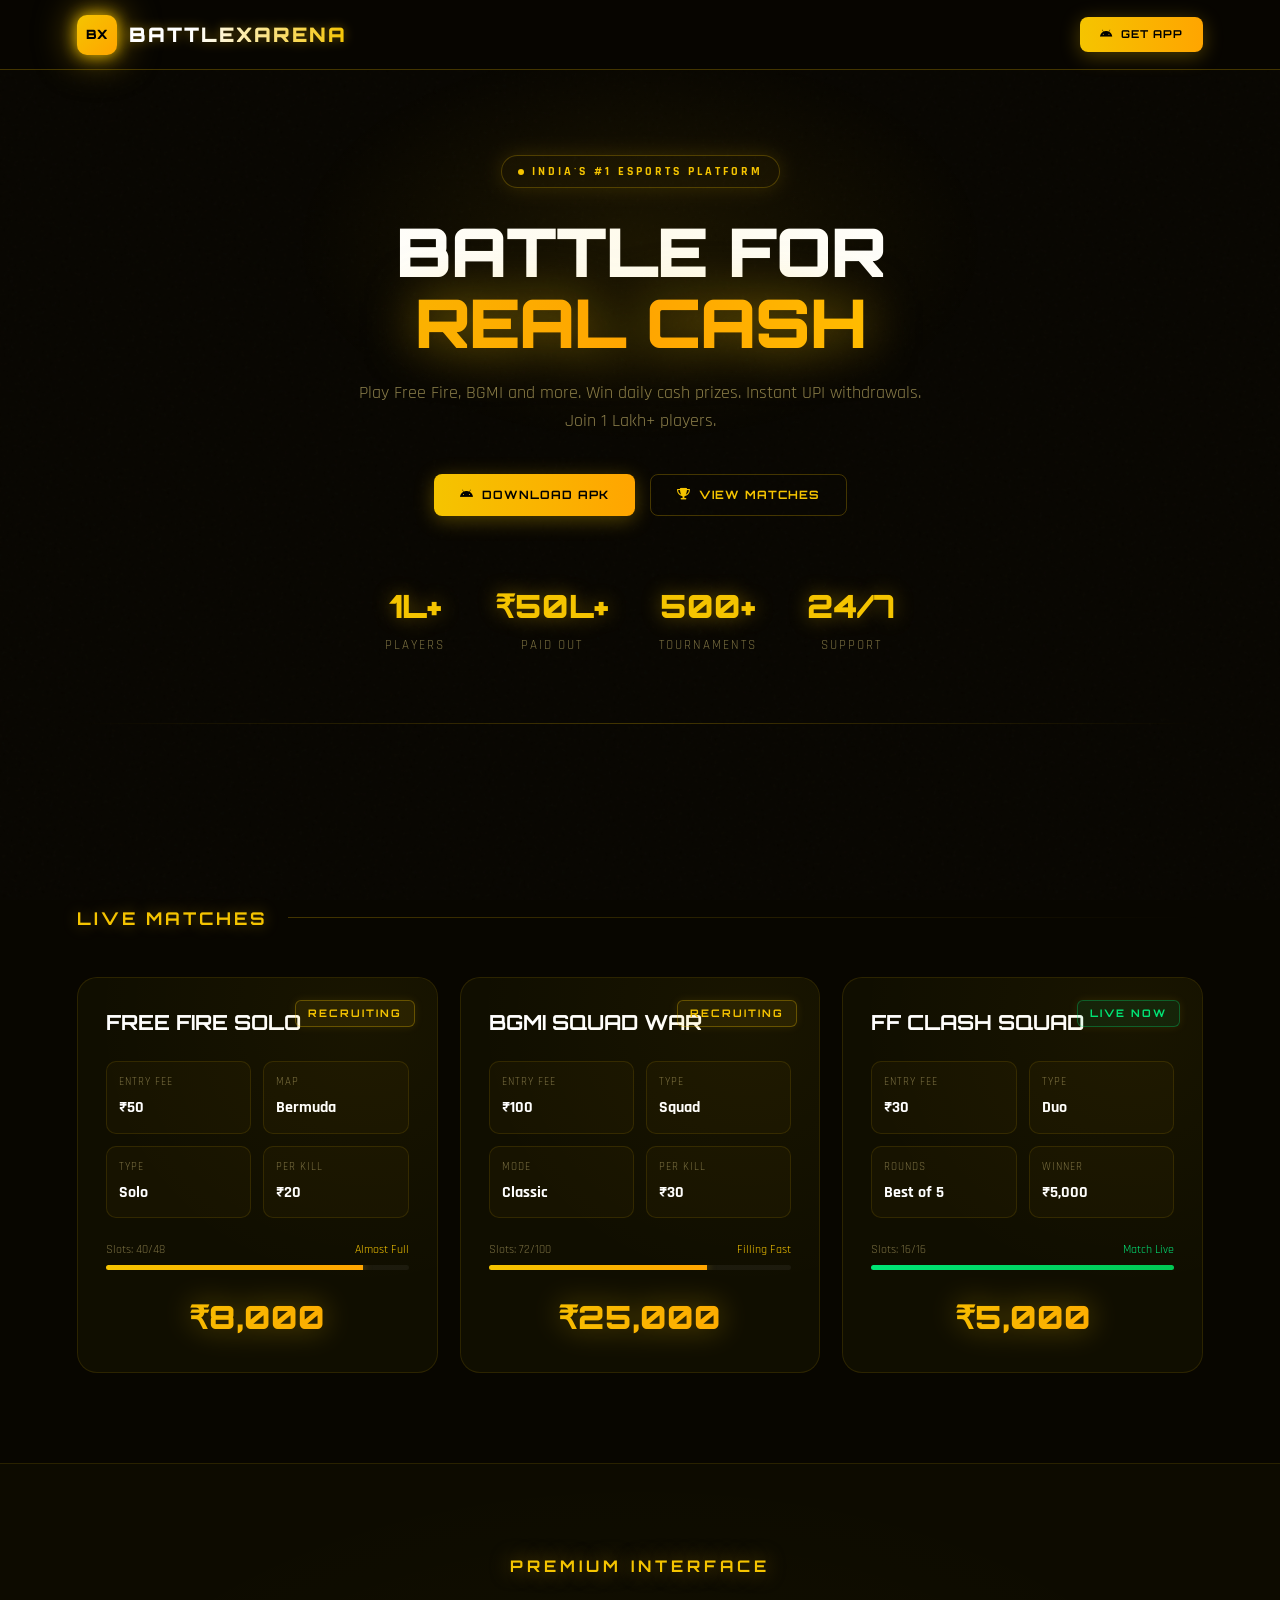
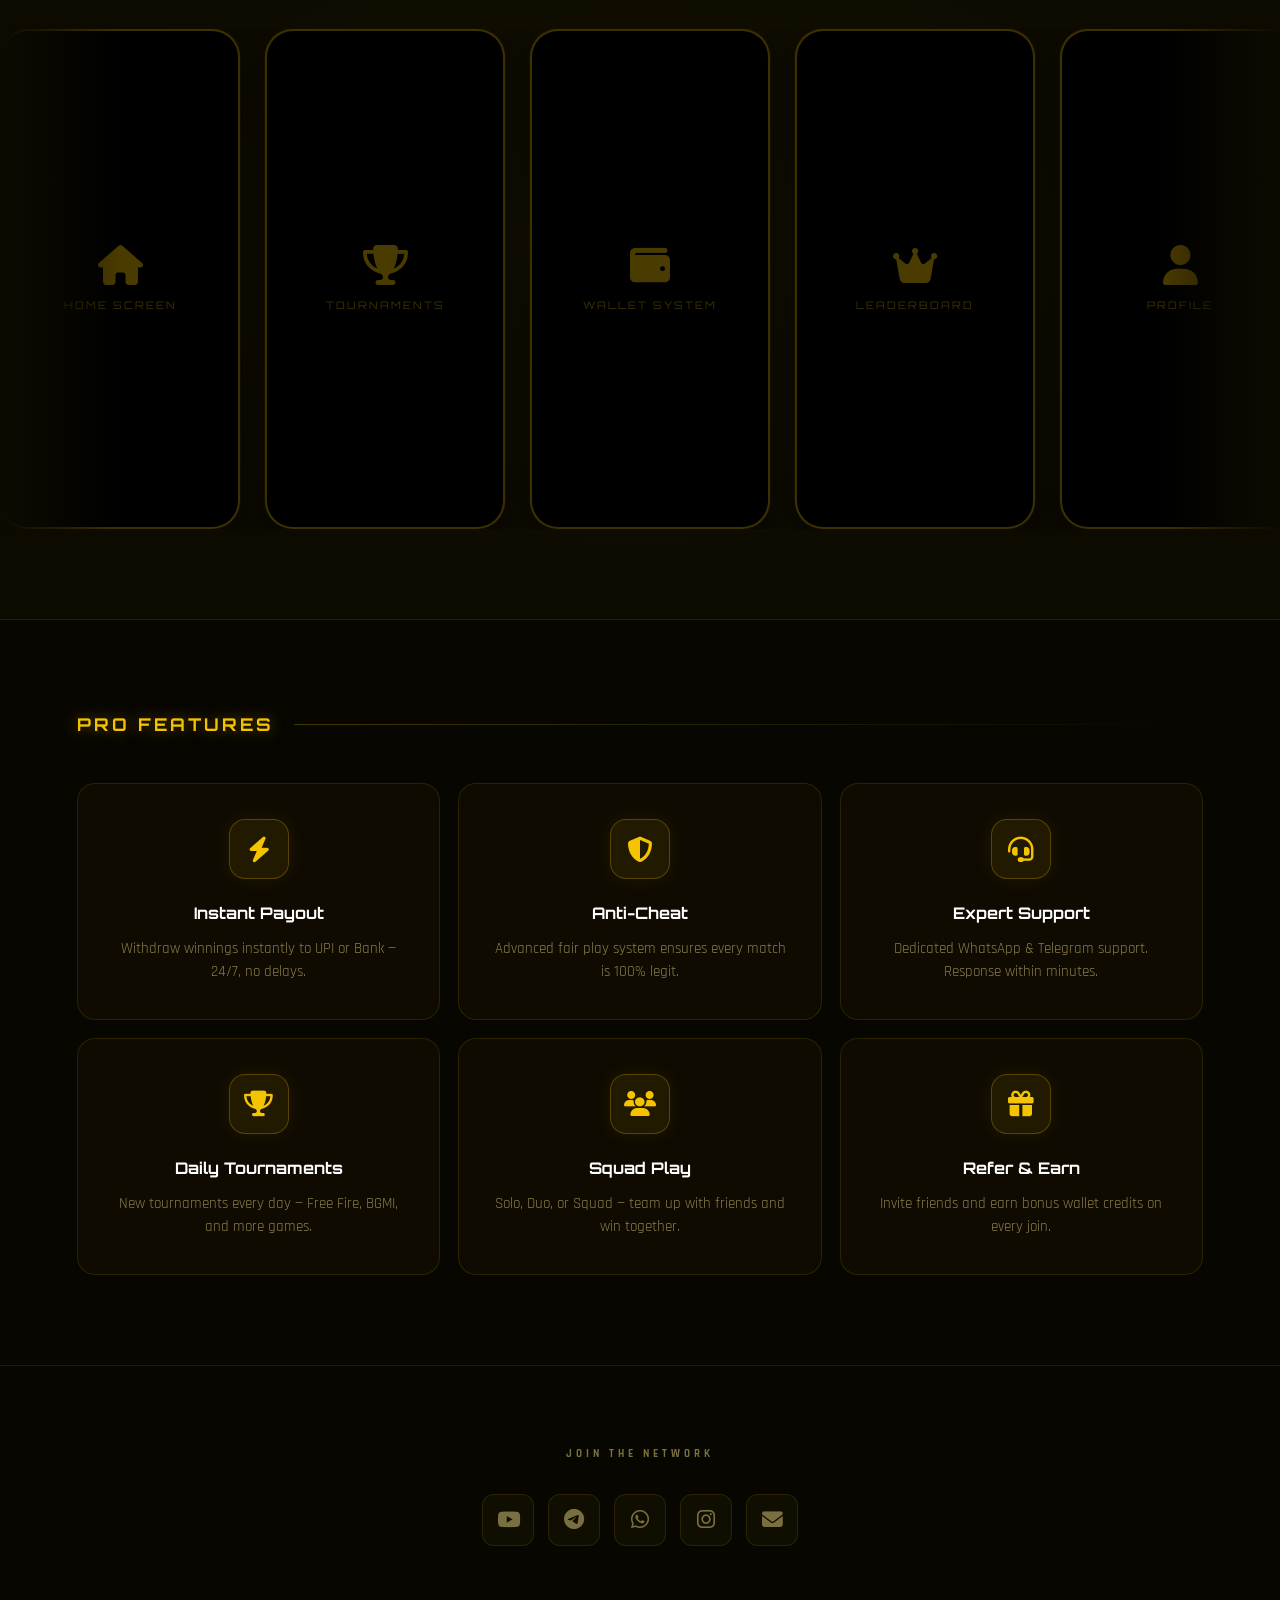
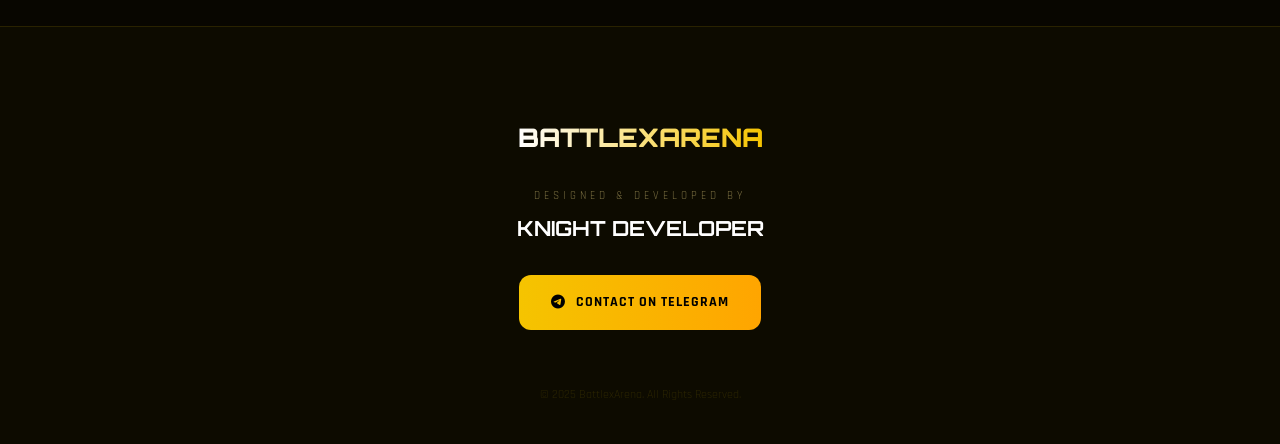
==== index.html @ b7c7b774 "Add files via upload" ====
<!DOCTYPE html>
<html lang="en">
<head>
    <meta charset="UTF-8">
    <meta name="viewport" content="width=device-width, initial-scale=1.0">
    <title>BattlexArena | Elite Esports Platform</title>

    <link href="https://fonts.googleapis.com/css2?family=Orbitron:wght@500;700;900&family=Rajdhani:wght@400;500;600;700&display=swap" rel="stylesheet">
    <link rel="stylesheet" href="https://cdnjs.cloudflare.com/ajax/libs/font-awesome/6.4.0/css/all.min.css">

    <style>
        :root {
            --bg:       #080600;
            --bg2:      #0d0b00;
            --card-bg:  #100e00;
            --yellow:   #f5c400;
            --yellow2:  #ffdd00;
            --gold:     #ffa500;
            --dim:      #7a6f40;
            --text-dim: #8a7d4a;
            --border:   rgba(245, 196, 0, 0.12);
            --border2:  rgba(245, 196, 0, 0.25);
            --glass:    rgba(245, 196, 0, 0.03);
            --glow:     rgba(245, 196, 0, 0.35);
            --glow-sm:  rgba(245, 196, 0, 0.15);
        }

        * { margin: 0; padding: 0; box-sizing: border-box; }
        html { scroll-behavior: smooth; }
        body {
            background-color: var(--bg);
            color: #fff;
            font-family: 'Rajdhani', sans-serif;
            line-height: 1.6;
            overflow-x: hidden;
        }

        /* ─── NOISE TEXTURE OVERLAY ─── */
        body::before {
            content: '';
            position: fixed; inset: 0; z-index: 0;
            background-image: url("data:image/svg+xml,%3Csvg viewBox='0 0 256 256' xmlns='http://www.w3.org/2000/svg'%3E%3Cfilter id='noise'%3E%3CfeTurbulence type='fractalNoise' baseFrequency='0.9' numOctaves='4' stitchTiles='stitch'/%3E%3C/filter%3E%3Crect width='100%25' height='100%25' filter='url(%23noise)' opacity='0.04'/%3E%3C/svg%3E");
            pointer-events: none; opacity: 0.5;
        }

        /* ─── NAVBAR ─── */
        .navbar {
            position: fixed; top: 0; left: 0; width: 100%; height: 70px;
            background: rgba(8, 6, 0, 0.92);
            backdrop-filter: blur(20px); -webkit-backdrop-filter: blur(20px);
            border-bottom: 1px solid var(--border2);
            display: flex; align-items: center; justify-content: space-between;
            padding: 0 6%; z-index: 1000;
        }
        .nav-logo {
            display: flex; align-items: center; gap: 12px;
        }
        .nav-logo-img {
            width: 40px; height: 40px; border-radius: 10px;
            /* Yellow glow around logo */
            filter: drop-shadow(0 0 8px var(--yellow)) drop-shadow(0 0 18px rgba(245,196,0,0.5));
            transition: filter 0.3s;
        }
        .nav-logo-img:hover {
            filter: drop-shadow(0 0 12px var(--yellow2)) drop-shadow(0 0 28px rgba(255,221,0,0.7));
        }
        .nav-logo-img-fallback {
            width: 40px; height: 40px; border-radius: 10px;
            background: linear-gradient(135deg, var(--yellow), var(--gold));
            display: flex; align-items: center; justify-content: center;
            font-family: 'Orbitron'; font-weight: 900; font-size: 0.8rem; color: #000;
            filter: drop-shadow(0 0 8px var(--yellow)) drop-shadow(0 0 18px rgba(245,196,0,0.5));
        }
        .nav-logo span {
            font-family: 'Orbitron'; font-weight: 900; font-size: 1.25rem;
            letter-spacing: 2px;
            background: linear-gradient(90deg, #fff 30%, var(--yellow));
            -webkit-background-clip: text; -webkit-text-fill-color: transparent;
            filter: drop-shadow(0 0 6px rgba(245,196,0,0.4));
        }

        .btn {
            background: linear-gradient(90deg, var(--yellow), var(--gold));
            color: #000; text-decoration: none;
            padding: 11px 26px; border-radius: 8px;
            font-family: 'Orbitron'; font-weight: 700; font-size: 0.72rem;
            display: inline-flex; align-items: center; gap: 8px;
            transition: 0.3s ease; border: none; cursor: pointer;
            text-transform: uppercase; letter-spacing: 1px;
            box-shadow: 0 4px 20px rgba(245,196,0,0.3), 0 0 0 0 rgba(245,196,0,0);
        }
        .btn:hover {
            transform: translateY(-2px);
            box-shadow: 0 6px 30px rgba(245,196,0,0.55), 0 0 40px rgba(245,196,0,0.2);
        }
        .btn-outline {
            background: transparent;
            color: var(--yellow);
            border: 1px solid var(--border2);
            box-shadow: none;
        }
        .btn-outline:hover {
            background: var(--glass);
            border-color: var(--yellow);
            box-shadow: 0 0 20px var(--glow-sm);
        }

        /* ─── HERO ─── */
        .hero {
            position: relative; padding: 155px 6% 90px;
            text-align: center; overflow: hidden;
        }
        .hero-glow {
            position: absolute; top: 30%; left: 50%;
            transform: translate(-50%, -50%);
            width: 700px; height: 400px;
            background: radial-gradient(ellipse, rgba(245,196,0,0.08) 0%, transparent 70%);
            pointer-events: none;
        }
        .hero-tag {
            display: inline-flex; align-items: center; gap: 8px;
            background: var(--glass); border: 1px solid var(--border2);
            padding: 6px 16px; border-radius: 50px;
            font-size: 0.75rem; color: var(--yellow); letter-spacing: 3px;
            text-transform: uppercase; font-weight: 700;
            margin-bottom: 28px;
            box-shadow: 0 0 20px var(--glow-sm);
        }
        .hero-tag span { width: 6px; height: 6px; background: var(--yellow); border-radius: 50%; animation: pulse 1.5s infinite; }
        @keyframes pulse { 0%,100%{opacity:1;transform:scale(1)} 50%{opacity:0.5;transform:scale(1.4)} }

        .hero h1 {
            font-family: 'Orbitron'; font-size: clamp(2.4rem, 8vw, 4.2rem);
            font-weight: 900; line-height: 1.05; margin-bottom: 22px;
            letter-spacing: -1px;
        }
        .hero h1 .line1 { color: #fff; display: block; }
        .hero h1 .line2 {
            display: block;
            background: linear-gradient(90deg, var(--yellow), var(--gold), var(--yellow2));
            -webkit-background-clip: text; -webkit-text-fill-color: transparent;
            filter: drop-shadow(0 0 25px rgba(245,196,0,0.5));
        }

        .hero p {
            color: var(--text-dim); max-width: 580px;
            margin: 0 auto 38px; font-size: 1.1rem; font-weight: 400;
        }

        .hero-btns { display: flex; justify-content: center; gap: 15px; flex-wrap: wrap; }

        .hero-stats {
            display: flex; justify-content: center; gap: 50px;
            margin-top: 65px; flex-wrap: wrap;
        }
        .h-stat { text-align: center; }
        .h-stat strong {
            display: block; font-family: 'Orbitron'; font-size: 2rem;
            color: var(--yellow); font-weight: 900;
            text-shadow: 0 0 20px rgba(245,196,0,0.4);
        }
        .h-stat span { font-size: 0.8rem; color: var(--dim); letter-spacing: 2px; text-transform: uppercase; }

        .hero-divider {
            width: 100%; height: 1px;
            background: linear-gradient(90deg, transparent, var(--border2), transparent);
            margin-top: 65px;
        }

        /* ─── SECTION COMMON ─── */
        section { padding: 90px 6%; max-width: 1320px; margin: 0 auto; position: relative; }

        .section-header {
            display: flex; align-items: center; gap: 20px; margin-bottom: 45px;
        }
        .section-header h2 {
            font-family: 'Orbitron'; font-size: 1.1rem;
            color: var(--yellow); white-space: nowrap; letter-spacing: 3px;
            text-shadow: 0 0 15px rgba(245,196,0,0.4);
        }
        .section-header .line {
            flex-grow: 1; height: 1px;
            background: linear-gradient(90deg, var(--border2), transparent);
        }

        /* ─── TOURNAMENT CARDS ─── */
        .tournament-grid { display: grid; grid-template-columns: repeat(auto-fit, minmax(310px,1fr)); gap: 22px; }
        .t-card {
            background: var(--card-bg); border: 1px solid var(--border);
            border-radius: 20px; padding: 28px; transition: 0.35s ease;
            position: relative; overflow: hidden;
        }
        .t-card::before {
            content: ''; position: absolute; inset: 0; border-radius: 20px;
            background: radial-gradient(circle at 80% 10%, rgba(245,196,0,0.04), transparent 60%);
            pointer-events: none;
        }
        .t-card:hover {
            border-color: var(--yellow);
            transform: translateY(-6px);
            box-shadow: 0 10px 40px rgba(245,196,0,0.12), 0 0 0 1px rgba(245,196,0,0.1);
        }

        .status-badge {
            position: absolute; top: 22px; right: 22px;
            background: rgba(245,196,0,0.08); color: var(--yellow);
            padding: 4px 12px; border-radius: 6px; font-size: 0.65rem;
            font-weight: 700; font-family: 'Orbitron'; letter-spacing: 2px;
            border: 1px solid rgba(245,196,0,0.3);
            box-shadow: 0 0 10px rgba(245,196,0,0.1);
        }
        .t-game {
            font-family: 'Orbitron'; font-size: 1.3rem;
            margin-bottom: 22px; display: block; color: #fff; font-weight: 700;
        }
        .t-stats { display: grid; grid-template-columns: 1fr 1fr; gap: 12px; margin-bottom: 22px; }
        .stat-box {
            background: rgba(245,196,0,0.03); padding: 12px; border-radius: 10px;
            border: 1px solid var(--border);
        }
        .stat-box small { color: var(--dim); font-size: 0.7rem; display: block; margin-bottom: 3px; text-transform: uppercase; letter-spacing: 1px; }
        .stat-box span { font-weight: 700; font-size: 1rem; color: #fff; font-family: 'Rajdhani'; }

        .slots-row { display: flex; justify-content: space-between; font-size: 0.75rem; color: var(--dim); margin-bottom: 6px; }
        .progress-bar { width: 100%; height: 5px; background: rgba(255,255,255,0.05); border-radius: 10px; overflow: hidden; }
        .progress-fill {
            height: 100%;
            background: linear-gradient(90deg, var(--yellow), var(--gold));
            box-shadow: 0 0 8px rgba(245,196,0,0.5);
        }
        .prize-tag {
            margin-top: 22px; font-size: 2rem; font-weight: 900;
            font-family: 'Orbitron'; text-align: center;
            background: linear-gradient(90deg, var(--yellow), var(--gold));
            -webkit-background-clip: text; -webkit-text-fill-color: transparent;
            filter: drop-shadow(0 0 15px rgba(245,196,0,0.4));
        }

        /* ─── SCREENSHOT SLIDER ─── */
        .slider-section {
            background: var(--bg2); padding: 90px 0;
            overflow: hidden;
            border-top: 1px solid var(--border);
            border-bottom: 1px solid var(--border);
            position: relative;
        }
        .slider-section::before {
            content: ''; position: absolute; top: 0; left: 0; right: 0;
            height: 100%;
            background: radial-gradient(ellipse at 50% 50%, rgba(245,196,0,0.03), transparent 70%);
            pointer-events: none;
        }
        .slider-title {
            font-family: 'Orbitron'; text-align: center;
            margin-bottom: 50px; color: var(--yellow);
            font-size: 1rem; letter-spacing: 4px; font-weight: 700;
            text-shadow: 0 0 20px rgba(245,196,0,0.5);
        }
        .slider-wrap { overflow: hidden; position: relative; }
        /* Left/right fade masks */
        .slider-wrap::before, .slider-wrap::after {
            content: ''; position: absolute; top: 0; bottom: 0; width: 120px; z-index: 2;
            pointer-events: none;
        }
        .slider-wrap::before { left: 0; background: linear-gradient(90deg, var(--bg2), transparent); }
        .slider-wrap::after  { right:0; background: linear-gradient(-90deg, var(--bg2), transparent); }

        .slider-track { display: flex; gap: 25px; width: max-content; animation: scroll 38s linear infinite; }
        .slider-track:hover { animation-play-state: paused; }
        .screen-img {
            width: 240px; height: 500px; background: #000;
            border-radius: 28px; border: 2px solid var(--border2);
            overflow: hidden; flex-shrink: 0;
            box-shadow: 0 10px 30px rgba(0,0,0,0.6), 0 0 0 1px rgba(245,196,0,0.05);
            transition: transform 0.3s, box-shadow 0.3s;
        }
        .screen-img:hover {
            transform: scale(1.03);
            box-shadow: 0 15px 40px rgba(0,0,0,0.7), 0 0 25px rgba(245,196,0,0.15);
            border-color: rgba(245,196,0,0.4);
        }
        .screen-img img { width: 100%; height: 100%; object-fit: cover; }
        /* Placeholder screens with yellow tones */
        .screen-placeholder {
            width: 100%; height: 100%;
            display: flex; flex-direction: column; align-items: center; justify-content: center; gap: 12px;
        }
        .screen-placeholder i { font-size: 2.5rem; color: rgba(245,196,0,0.3); }
        .screen-placeholder span { font-family: 'Orbitron'; font-size: 0.65rem; color: rgba(245,196,0,0.25); letter-spacing: 2px; text-align: center; }

        @keyframes scroll { 0% { transform: translateX(0); } 100% { transform: translateX(-50%); } }

        /* ─── FEATURES ─── */
        .features-grid { display: grid; grid-template-columns: repeat(auto-fit, minmax(270px,1fr)); gap: 18px; }
        .f-card {
            background: var(--glass); border: 1px solid var(--border);
            padding: 35px 30px; border-radius: 18px; text-align: center; transition: 0.3s;
            position: relative; overflow: hidden;
        }
        .f-card::after {
            content: ''; position: absolute; bottom: 0; left: 50%; transform: translateX(-50%);
            width: 60%; height: 1px;
            background: linear-gradient(90deg, transparent, var(--yellow), transparent);
            opacity: 0; transition: 0.3s;
        }
        .f-card:hover { background: rgba(245,196,0,0.04); border-color: rgba(245,196,0,0.3); }
        .f-card:hover::after { opacity: 1; }
        .f-icon {
            width: 60px; height: 60px; border-radius: 16px; margin: 0 auto 22px;
            background: rgba(245,196,0,0.08); border: 1px solid var(--border2);
            display: flex; align-items: center; justify-content: center;
            box-shadow: 0 0 20px rgba(245,196,0,0.08);
        }
        .f-icon i { font-size: 1.6rem; color: var(--yellow); }
        .f-card h4 { font-family: 'Orbitron'; margin-bottom: 10px; font-size: 1rem; color: #fff; }
        .f-card p { color: var(--text-dim); font-size: 0.92rem; font-weight: 400; }

        /* ─── SOCIAL ─── */
        .social-section {
            padding: 80px 6%; text-align: center;
            border-top: 1px solid var(--border);
        }
        .social-label {
            color: var(--dim); font-size: 0.7rem; letter-spacing: 4px;
            text-transform: uppercase; font-weight: 700; margin-bottom: 30px;
        }
        .social-bar { display: flex; justify-content: center; gap: 14px; flex-wrap: wrap; }
        .s-link {
            width: 52px; height: 52px; background: var(--card-bg);
            border: 1px solid var(--border); border-radius: 12px;
            display: flex; align-items: center; justify-content: center;
            color: var(--dim); font-size: 1.3rem; transition: 0.3s; text-decoration: none;
        }
        .s-link:hover {
            background: var(--yellow); color: #000;
            transform: translateY(-5px);
            box-shadow: 0 0 25px rgba(245,196,0,0.4);
            border-color: var(--yellow);
        }

        /* ─── FOOTER ─── */
        .footer {
            padding: 90px 6% 40px; text-align: center;
            border-top: 1px solid var(--border);
            background: var(--bg2); position: relative;
        }
        .footer-logo-wrap {
            display: flex; flex-direction: column; align-items: center; gap: 12px;
            margin-bottom: 15px;
        }
        .footer-logo-img {
            width: 52px; height: 52px; border-radius: 14px;
            filter: drop-shadow(0 0 10px var(--yellow)) drop-shadow(0 0 25px rgba(245,196,0,0.4));
        }
        .footer-logo-name {
            font-family: 'Orbitron'; font-size: 1.6rem; font-weight: 900;
            background: linear-gradient(90deg, #fff, var(--yellow));
            -webkit-background-clip: text; -webkit-text-fill-color: transparent;
        }
        .dev-credit { margin: 30px 0; }
        .dev-credit small { color: var(--dim); font-size: 0.7rem; letter-spacing: 4px; text-transform: uppercase; display: block; margin-bottom: 6px; }
        .dev-credit strong { font-family: 'Orbitron'; font-size: 1.3rem; color: #fff; }

        .tg-btn {
            background: linear-gradient(90deg, var(--yellow), var(--gold));
            color: #000; padding: 16px 32px; border-radius: 12px;
            text-decoration: none; display: inline-flex; align-items: center; gap: 10px;
            font-weight: 800; font-size: 0.9rem; font-family: 'Rajdhani';
            transition: 0.3s; text-transform: uppercase; letter-spacing: 1px;
        }
        .tg-btn:hover { transform: scale(1.05); box-shadow: 0 0 30px rgba(245,196,0,0.45); }

        .footer-bottom {
            margin-top: 55px; font-size: 0.75rem; color: #2a2400;
        }

        /* ─── RESPONSIVE ─── */
        @media (max-width: 768px) {
            .hero h1 { font-size: 2.4rem; }
            .tournament-grid { grid-template-columns: 1fr; }
            .navbar { padding: 0 18px; }
            .hero-stats { gap: 30px; }
            .h-stat strong { font-size: 1.6rem; }
        }

        /* ─── SCROLL REVEAL ─── */
        .reveal { opacity: 0; transform: translateY(30px); transition: opacity 0.6s ease, transform 0.6s ease; }
        .reveal.visible { opacity: 1; transform: translateY(0); }
    </style>
</head>
<body>

    <!-- NAVBAR -->
    <nav class="navbar">
        <div class="nav-logo">
            <img
                class="nav-logo-img"
                src="/assets/logo.png"
                alt="BattlexArena"
                onerror="this.style.display='none'; this.nextElementSibling.style.display='flex';"
            >
            <div class="nav-logo-img-fallback" style="display:none;">BX</div>
            <span>BATTLEXARENA</span>
        </div>
        <a href="#download" class="btn" style="padding:9px 20px; font-size:0.68rem;">
            <i class="fab fa-android"></i> Get App
        </a>
    </nav>

    <!-- HERO -->
    <header class="hero">
        <div class="hero-glow"></div>
        <div class="hero-tag">
            <span></span> India's #1 Esports Platform
        </div>
        <h1>
            <span class="line1">BATTLE FOR</span>
            <span class="line2">REAL CASH</span>
        </h1>
        <p>Play Free Fire, BGMI and more. Win daily cash prizes. Instant UPI withdrawals. Join 1 Lakh+ players.</p>
        <div class="hero-btns">
            <a href="Battlexarena.apk" class="btn" id="download">
                <i class="fab fa-android"></i> Download APK
            </a>
            <a href="#tournaments" class="btn btn-outline">
                <i class="fas fa-trophy"></i> View Matches
            </a>
        </div>
        <div class="hero-stats">
            <div class="h-stat"><strong>1L+</strong><span>Players</span></div>
            <div class="h-stat"><strong>₹50L+</strong><span>Paid Out</span></div>
            <div class="h-stat"><strong>500+</strong><span>Tournaments</span></div>
            <div class="h-stat"><strong>24/7</strong><span>Support</span></div>
        </div>
        <div class="hero-divider"></div>
    </header>

    <!-- TOURNAMENTS -->
    <section id="tournaments">
        <div class="section-header reveal">
            <h2>LIVE MATCHES</h2>
            <div class="line"></div>
        </div>
        <div class="tournament-grid">

            <div class="t-card reveal">
                <div class="status-badge">RECRUITING</div>
                <span class="t-game">FREE FIRE SOLO</span>
                <div class="t-stats">
                    <div class="stat-box"><small>Entry Fee</small><span>₹50</span></div>
                    <div class="stat-box"><small>Map</small><span>Bermuda</span></div>
                    <div class="stat-box"><small>Type</small><span>Solo</span></div>
                    <div class="stat-box"><small>Per Kill</small><span>₹20</span></div>
                </div>
                <div class="slots-row"><span>Slots: 40/48</span><span style="color:var(--yellow)">Almost Full</span></div>
                <div class="progress-bar"><div class="progress-fill" style="width:85%"></div></div>
                <div class="prize-tag">₹8,000</div>
            </div>

            <div class="t-card reveal" style="transition-delay:0.1s">
                <div class="status-badge">RECRUITING</div>
                <span class="t-game">BGMI SQUAD WAR</span>
                <div class="t-stats">
                    <div class="stat-box"><small>Entry Fee</small><span>₹100</span></div>
                    <div class="stat-box"><small>Type</small><span>Squad</span></div>
                    <div class="stat-box"><small>Mode</small><span>Classic</span></div>
                    <div class="stat-box"><small>Per Kill</small><span>₹30</span></div>
                </div>
                <div class="slots-row"><span>Slots: 72/100</span><span style="color:var(--yellow)">Filling Fast</span></div>
                <div class="progress-bar"><div class="progress-fill" style="width:72%"></div></div>
                <div class="prize-tag">₹25,000</div>
            </div>

            <div class="t-card reveal" style="transition-delay:0.2s">
                <div class="status-badge" style="color:#00e676;background:rgba(0,230,118,0.08);border-color:rgba(0,230,118,0.3);">LIVE NOW</div>
                <span class="t-game">FF CLASH SQUAD</span>
                <div class="t-stats">
                    <div class="stat-box"><small>Entry Fee</small><span>₹30</span></div>
                    <div class="stat-box"><small>Type</small><span>Duo</span></div>
                    <div class="stat-box"><small>Rounds</small><span>Best of 5</span></div>
                    <div class="stat-box"><small>Winner</small><span>₹5,000</span></div>
                </div>
                <div class="slots-row"><span>Slots: 16/16</span><span style="color:#00e676">Match Live</span></div>
                <div class="progress-bar"><div class="progress-fill" style="width:100%;background:linear-gradient(90deg,#00e676,#00c853)"></div></div>
                <div class="prize-tag">₹5,000</div>
            </div>

        </div>
    </section>

    <!-- SCREENSHOT SLIDER -->
    <div class="slider-section">
        <p class="slider-title">PREMIUM INTERFACE</p>
        <div class="slider-wrap">
            <div class="slider-track">
                <!-- Real screens — use assets/screenshots/ folder -->
                <div class="screen-img">
                    <img
                        src="/assets/screenshots/screen1.png"
                        alt="Home"
                        onerror="this.parentElement.innerHTML='<div class=\'screen-placeholder\'><i class=\'fas fa-home\'></i><span>HOME SCREEN</span></div>'"
                    >
                </div>
                <div class="screen-img">
                    <img
                        src="/assets/screenshots/screen2.png"
                        alt="Tournaments"
                        onerror="this.parentElement.innerHTML='<div class=\'screen-placeholder\'><i class=\'fas fa-trophy\'></i><span>TOURNAMENTS</span></div>'"
                    >
                </div>
                <div class="screen-img">
                    <img
                        src="/assets/screenshots/screen3.png"
                        alt="Wallet"
                        onerror="this.parentElement.innerHTML='<div class=\'screen-placeholder\'><i class=\'fas fa-wallet\'></i><span>WALLET SYSTEM</span></div>'"
                    >
                </div>
                <div class="screen-img">
                    <img
                        src="/assets/screenshots/screen4.png"
                        alt="Leaderboard"
                        onerror="this.parentElement.innerHTML='<div class=\'screen-placeholder\'><i class=\'fas fa-crown\'></i><span>LEADERBOARD</span></div>'"
                    >
                </div>
                <div class="screen-img">
                    <img
                        src="/assets/screenshots/screen5.png"
                        alt="Profile"
                        onerror="this.parentElement.innerHTML='<div class=\'screen-placeholder\'><i class=\'fas fa-user\'></i><span>PROFILE</span></div>'"
                    >
                </div>
                <div class="screen-img">
                    <img
                        src="/assets/screenshots/screen6.png"
                        alt="Results"
                        onerror="this.parentElement.innerHTML='<div class=\'screen-placeholder\'><i class=\'fas fa-medal\'></i><span>RESULTS</span></div>'"
                    >
                </div>
                <!-- Duplicates for infinite loop -->
                <div class="screen-img">
                    <img src="/assets/screenshots/screen1.png" alt="Home"
                        onerror="this.parentElement.innerHTML='<div class=\'screen-placeholder\'><i class=\'fas fa-home\'></i><span>HOME SCREEN</span></div>'">
                </div>
                <div class="screen-img">
                    <img src="/assets/screenshots/screen2.png" alt="Tournaments"
                        onerror="this.parentElement.innerHTML='<div class=\'screen-placeholder\'><i class=\'fas fa-trophy\'></i><span>TOURNAMENTS</span></div>'">
                </div>
                <div class="screen-img">
                    <img src="/assets/screenshots/screen3.png" alt="Wallet"
                        onerror="this.parentElement.innerHTML='<div class=\'screen-placeholder\'><i class=\'fas fa-wallet\'></i><span>WALLET SYSTEM</span></div>'">
                </div>
                <div class="screen-img">
                    <img src="/assets/screenshots/screen4.png" alt="Leaderboard"
                        onerror="this.parentElement.innerHTML='<div class=\'screen-placeholder\'><i class=\'fas fa-crown\'></i><span>LEADERBOARD</span></div>'">
                </div>
                <div class="screen-img">
                    <img src="/assets/screenshots/screen5.png" alt="Profile"
                        onerror="this.parentElement.innerHTML='<div class=\'screen-placeholder\'><i class=\'fas fa-user\'></i><span>PROFILE</span></div>'">
                </div>
                <div class="screen-img">
                    <img src="/assets/screenshots/screen6.png" alt="Results"
                        onerror="this.parentElement.innerHTML='<div class=\'screen-placeholder\'><i class=\'fas fa-medal\'></i><span>RESULTS</span></div>'">
                </div>
            </div>
        </div>
    </div>

    <!-- FEATURES -->
    <section>
        <div class="section-header reveal">
            <h2>PRO FEATURES</h2>
            <div class="line"></div>
        </div>
        <div class="features-grid">
            <div class="f-card reveal">
                <div class="f-icon"><i class="fas fa-bolt"></i></div>
                <h4>Instant Payout</h4>
                <p>Withdraw winnings instantly to UPI or Bank — 24/7, no delays.</p>
            </div>
            <div class="f-card reveal" style="transition-delay:0.1s">
                <div class="f-icon"><i class="fas fa-shield-alt"></i></div>
                <h4>Anti-Cheat</h4>
                <p>Advanced fair play system ensures every match is 100% legit.</p>
            </div>
            <div class="f-card reveal" style="transition-delay:0.2s">
                <div class="f-icon"><i class="fas fa-headset"></i></div>
                <h4>Expert Support</h4>
                <p>Dedicated WhatsApp & Telegram support. Response within minutes.</p>
            </div>
            <div class="f-card reveal" style="transition-delay:0.3s">
                <div class="f-icon"><i class="fas fa-trophy"></i></div>
                <h4>Daily Tournaments</h4>
                <p>New tournaments every day — Free Fire, BGMI, and more games.</p>
            </div>
            <div class="f-card reveal" style="transition-delay:0.4s">
                <div class="f-icon"><i class="fas fa-users"></i></div>
                <h4>Squad Play</h4>
                <p>Solo, Duo, or Squad — team up with friends and win together.</p>
            </div>
            <div class="f-card reveal" style="transition-delay:0.5s">
                <div class="f-icon"><i class="fas fa-gift"></i></div>
                <h4>Refer & Earn</h4>
                <p>Invite friends and earn bonus wallet credits on every join.</p>
            </div>
        </div>
    </section>

    <!-- SOCIAL -->
    <div class="social-section">
        <p class="social-label">Join the Network</p>
        <div class="social-bar">
            <a href="#" class="s-link" title="YouTube"><i class="fab fa-youtube"></i></a>
            <a href="#" class="s-link" title="Telegram"><i class="fab fa-telegram-plane"></i></a>
            <a href="#" class="s-link" title="WhatsApp"><i class="fab fa-whatsapp"></i></a>
            <a href="#" class="s-link" title="Instagram"><i class="fab fa-instagram"></i></a>
            <a href="mailto:support@battlexarena.com" class="s-link" title="Email"><i class="fas fa-envelope"></i></a>
        </div>
    </div>

    <!-- FOOTER -->
    <footer class="footer">
        <div class="footer-logo-wrap">
            <img
                class="footer-logo-img"
                src="../assets/logo.png"
                alt="BattlexArena"
                onerror="this.style.display='none'"
            >
            <span class="footer-logo-name">BATTLEXARENA</span>
        </div>
        <div class="dev-credit">
            <small>Designed & Developed by</small>
            <strong>KNIGHT DEVELOPER</strong>
        </div>
        <a href="https://t.me/knightdeveloper" class="tg-btn">
            <i class="fab fa-telegram-plane"></i> Contact on Telegram
        </a>
        <p class="footer-bottom">&copy; 2025 BattlexArena. All Rights Reserved.</p>
    </footer>

    <script>
        // Scroll reveal
        const reveals = document.querySelectorAll('.reveal');
        const observer = new IntersectionObserver((entries) => {
            entries.forEach(e => { if (e.isIntersecting) { e.target.classList.add('visible'); } });
        }, { threshold: 0.1 });
        reveals.forEach(el => observer.observe(el));
    </script>

</body>
</html>
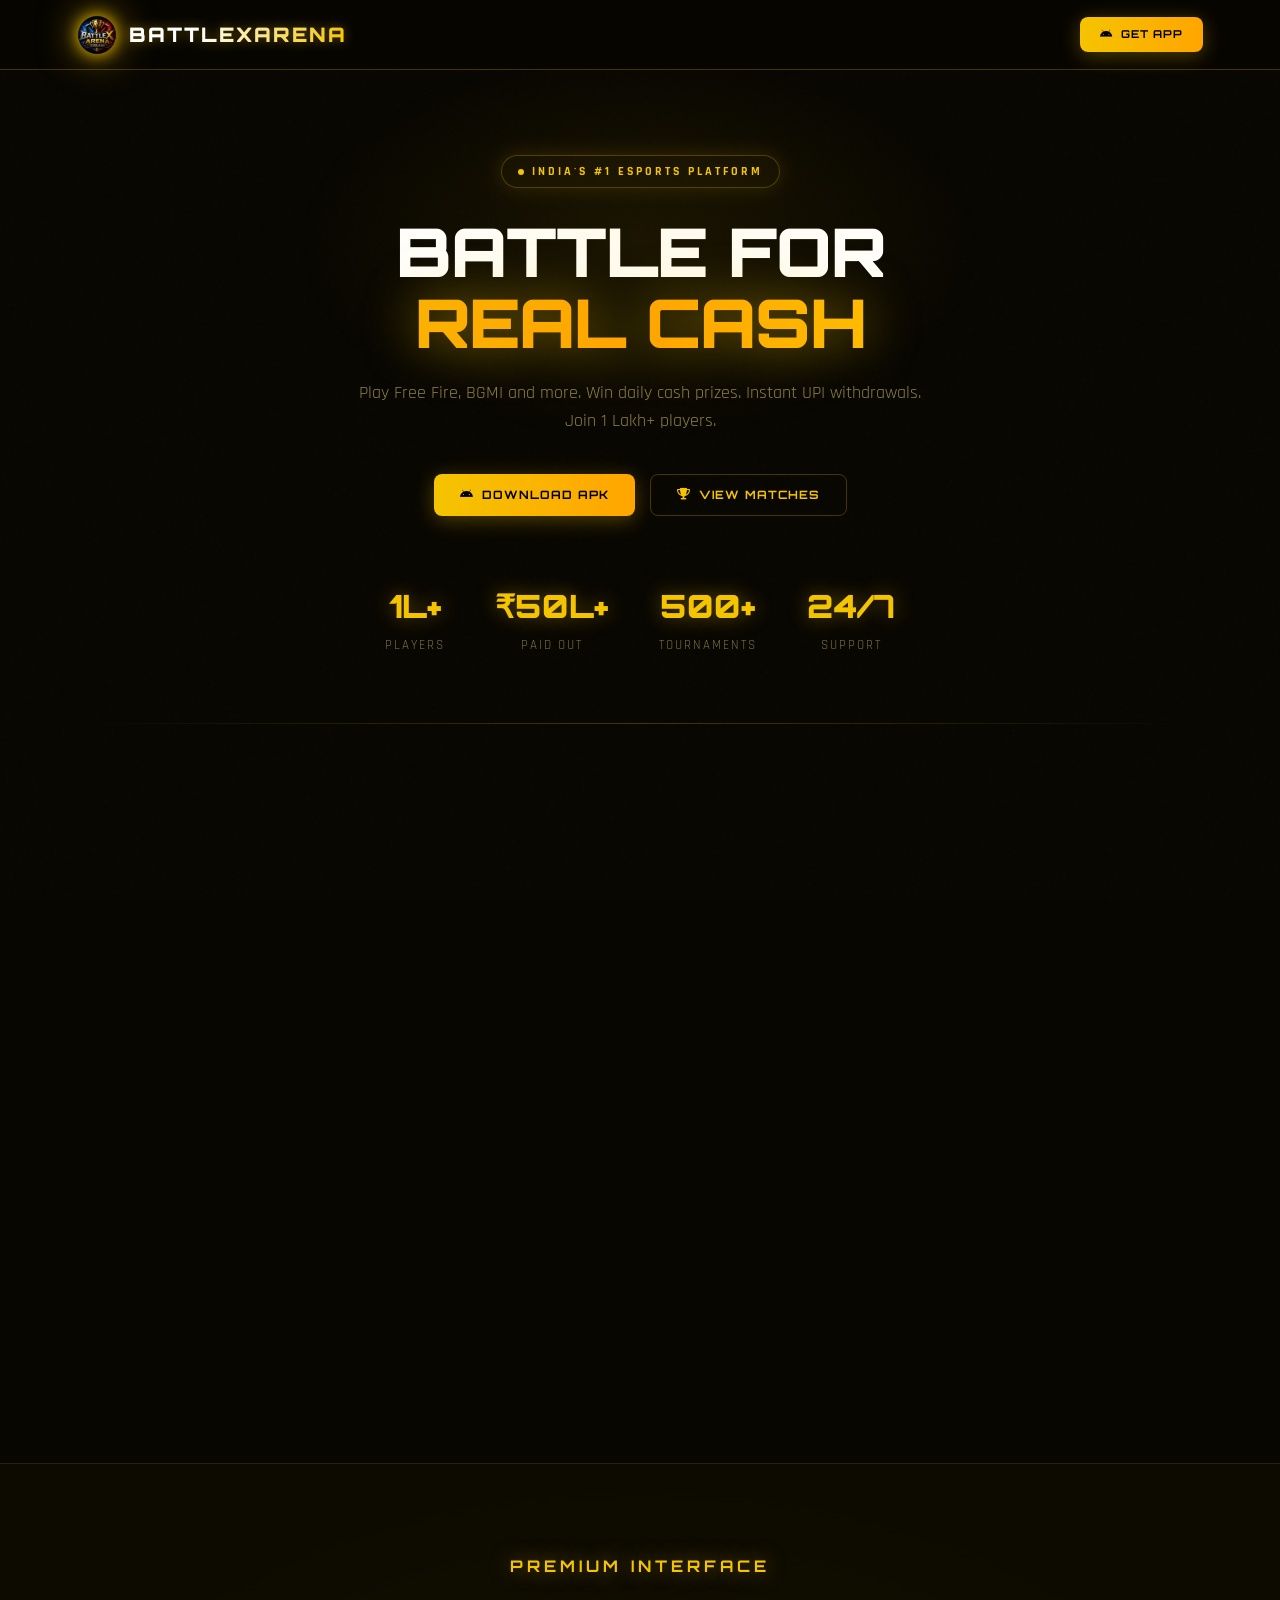
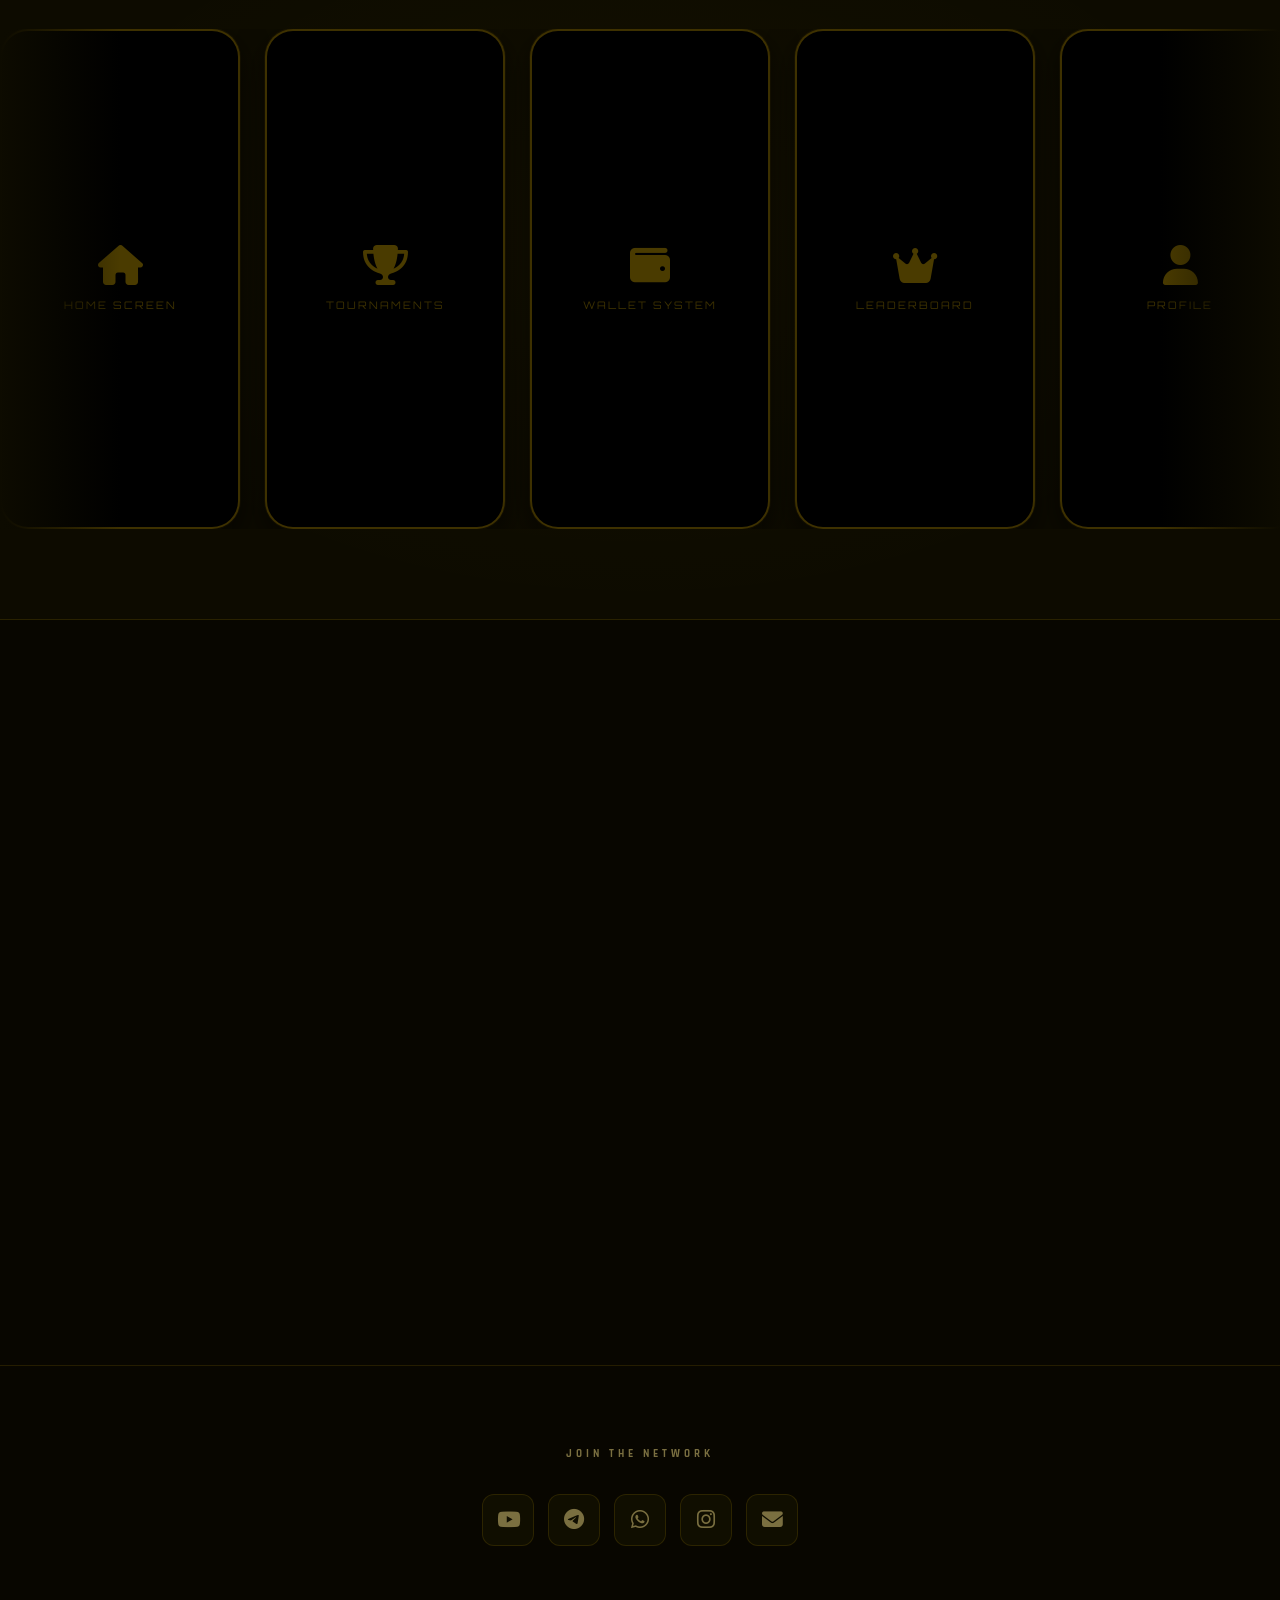
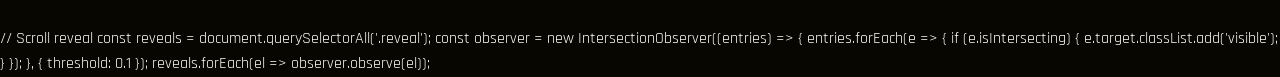
==== commit 64256907: "Update index.html" ====
--- a/index.html
+++ b/index.html
@@ -419,7 +419,7 @@
         </h1>
         <p>Play Free Fire, BGMI and more. Win daily cash prizes. Instant UPI withdrawals. Join 1 Lakh+ players.</p>
         <div class="hero-btns">
-            <a href="Battlexarena.apk" class="btn" id="download">
+            <a href="BattleXArena.apk" class="btn" id="download">
                 <i class="fab fa-android"></i> Download APK
             </a>
             <a href="#tournaments" class="btn btn-outline">
@@ -617,28 +617,7 @@
         </div>
     </div>
 
-    <!-- FOOTER -->
-    <footer class="footer">
-        <div class="footer-logo-wrap">
-            <img
-                class="footer-logo-img"
-                src="../assets/logo.png"
-                alt="BattlexArena"
-                onerror="this.style.display='none'"
-            >
-            <span class="footer-logo-name">BATTLEXARENA</span>
-        </div>
-        <div class="dev-credit">
-            <small>Designed & Developed by</small>
-            <strong>KNIGHT DEVELOPER</strong>
-        </div>
-        <a href="https://t.me/knightdeveloper" class="tg-btn">
-            <i class="fab fa-telegram-plane"></i> Contact on Telegram
-        </a>
-        <p class="footer-bottom">&copy; 2025 BattlexArena. All Rights Reserved.</p>
-    </footer>
-
-    <script>
+
         // Scroll reveal
         const reveals = document.querySelectorAll('.reveal');
         const observer = new IntersectionObserver((entries) => {
@@ -648,4 +627,4 @@
     </script>
 
 </body>
-</html>+</html>
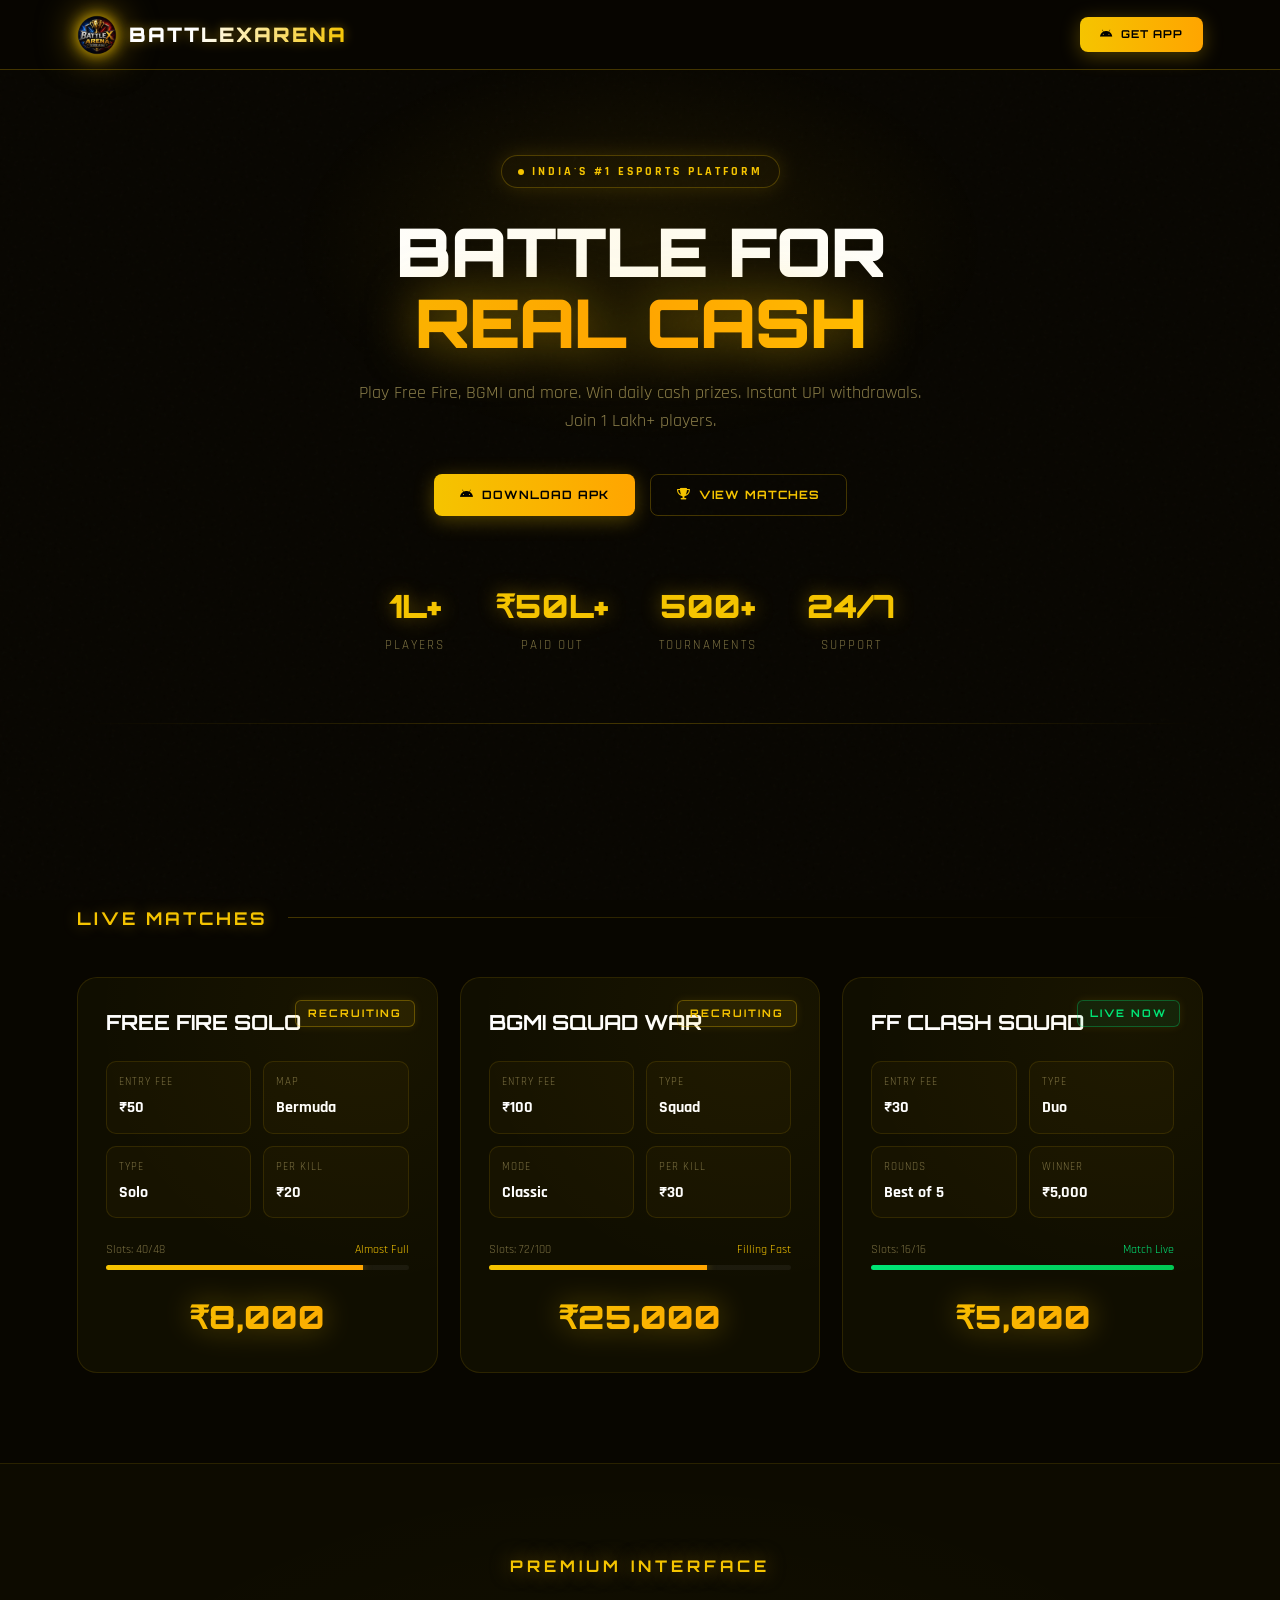
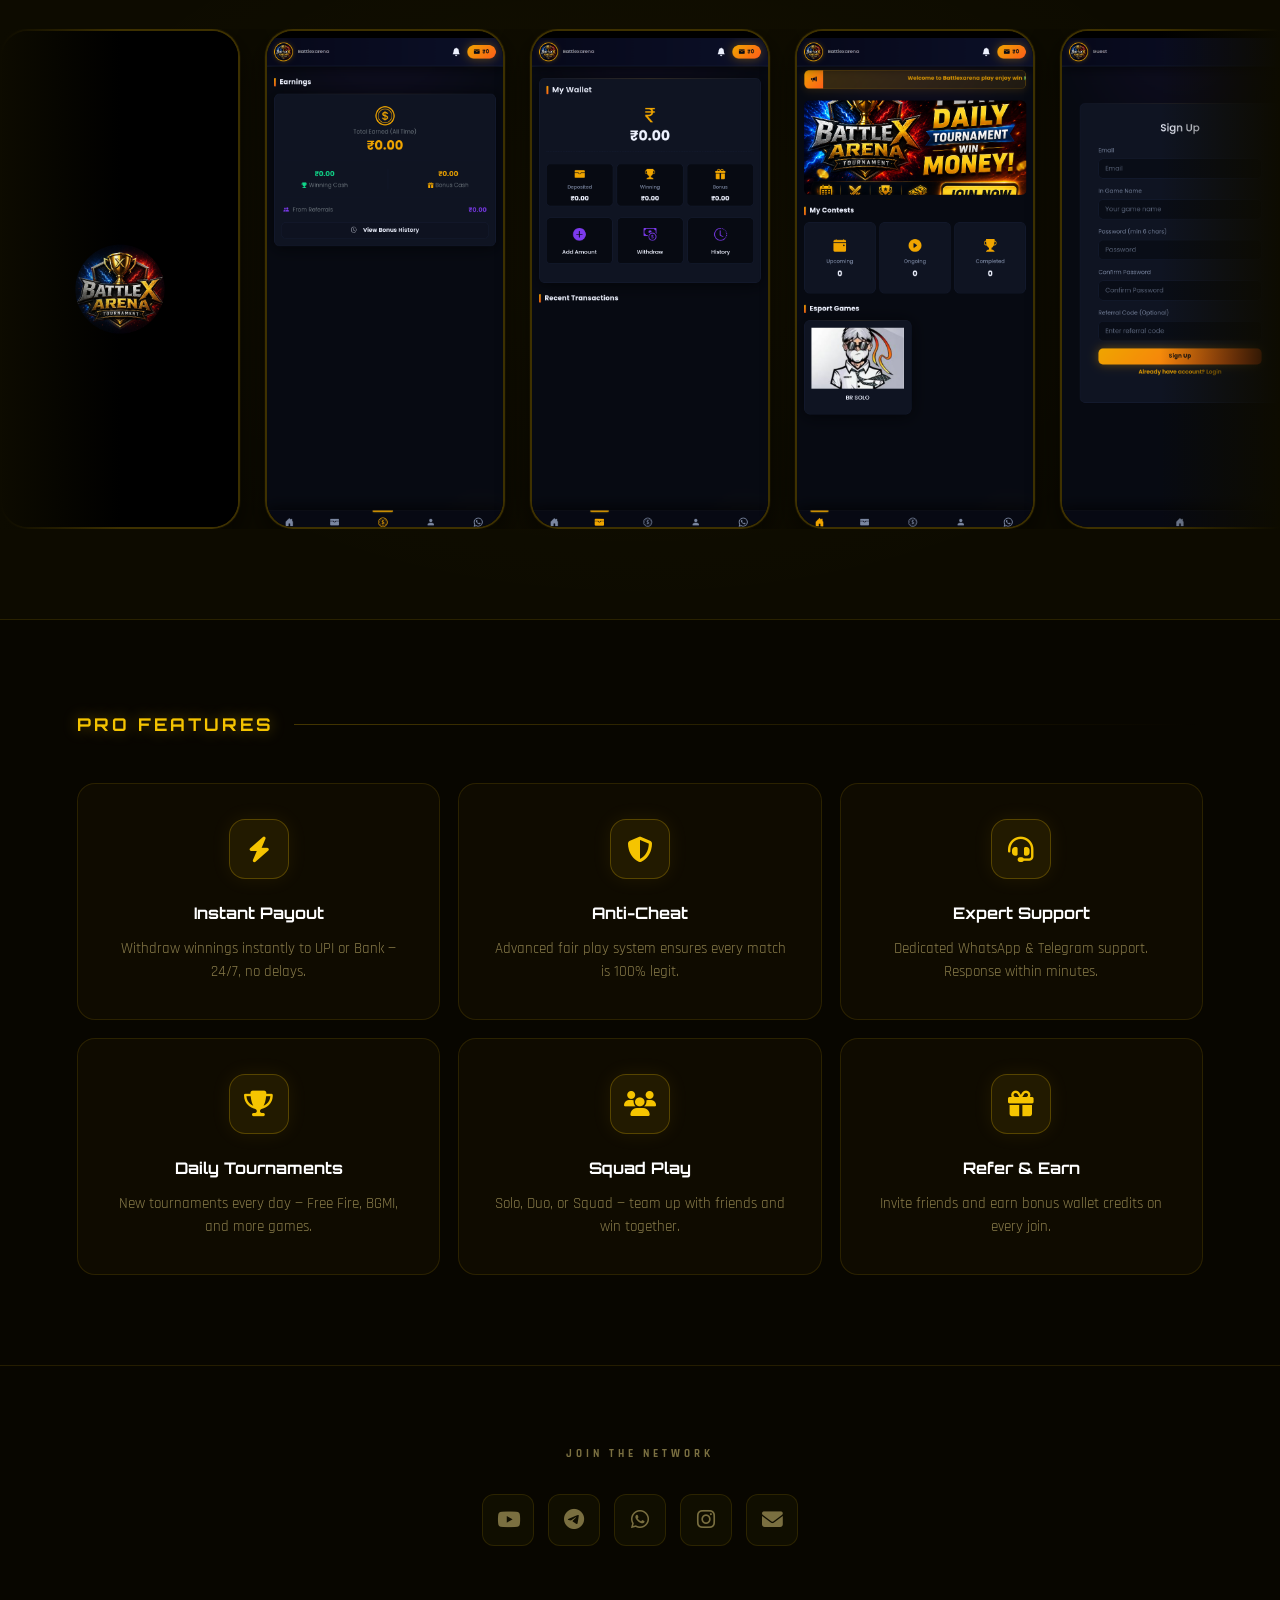
==== commit ba29fa41: "Update index.html" ====
--- a/index.html
+++ b/index.html
@@ -617,7 +617,7 @@
         </div>
     </div>
 
-
+<script>
         // Scroll reveal
         const reveals = document.querySelectorAll('.reveal');
         const observer = new IntersectionObserver((entries) => {
